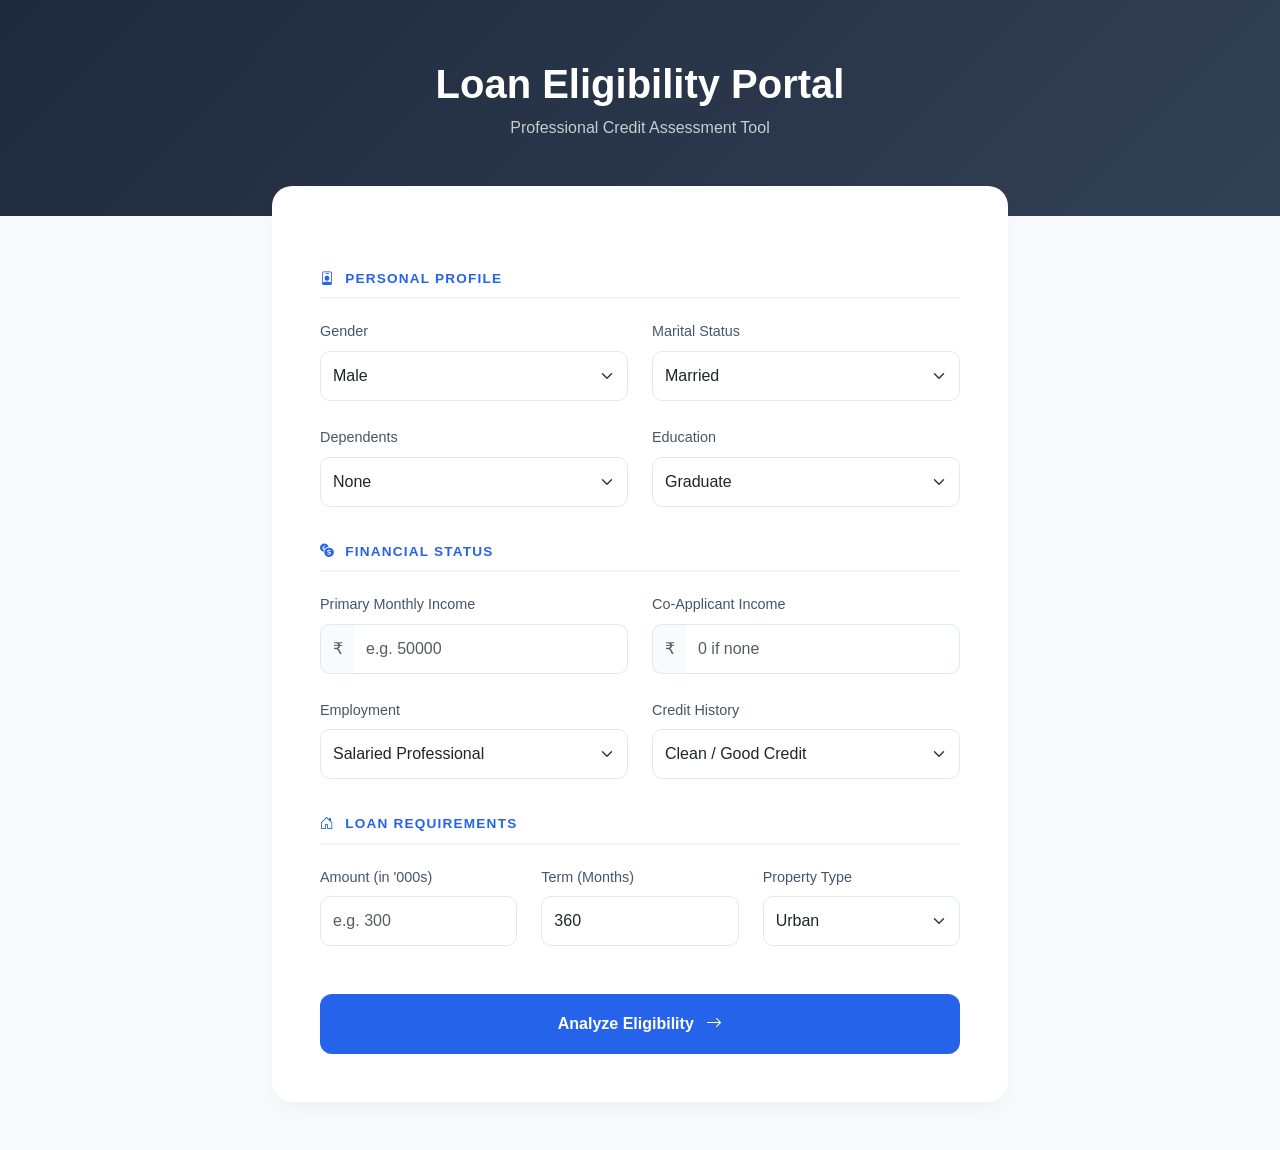
==== templates/index.html @ 81d0b06d "added project files" ====
<!DOCTYPE html>
<html lang="en">
<head>
    <meta charset="UTF-8">
    <meta name="viewport" content="width=device-width, initial-scale=1.0">
    <title>Loan Eligibility Portal</title>
    <link href="https://cdn.jsdelivr.net/npm/bootstrap@5.3.2/dist/css/bootstrap.min.css" rel="stylesheet">
    <link rel="stylesheet" href="https://cdn.jsdelivr.net/npm/bootstrap-icons@1.11.1/font/bootstrap-icons.css">
    <link rel="stylesheet" href="../static/style.css">
</head>
<body>

<div class="hero-section">
    <div class="container text-center">
        <h1 class="fw-bold">Loan Eligibility Portal</h1>
        <p class="opacity-75">Professional Credit Assessment Tool</p>
    </div>
</div>

<div class="container mb-5">
    <div class="row justify-content-center">
        <div class="col-lg-8">
            <div class="card main-card p-4 p-md-5">
                <form action="/predict" method="post">
                    
                    <div class="section-header">
                        <i class="bi bi-person-badge"></i> Personal Profile
                    </div>
                    <div class="row g-4">
                        <div class="col-md-6">
                            <label class="form-label">Gender</label>
                            <select class="form-select" name="gender">
                                <option value="1">Male</option>
                                <option value="0">Female</option>
                            </select>
                        </div>
                        <div class="col-md-6">
                            <label class="form-label">Marital Status</label>
                            <select class="form-select" name="married">
                                <option value="1">Married</option>
                                <option value="0">Single / Other</option>
                            </select>
                        </div>
                        <div class="col-md-6">
                            <label class="form-label">Dependents</label>
                            <select class="form-select" name="dependents">
                                <option value="0">None</option>
                                <option value="1">1 Dependent</option>
                                <option value="2">2 Dependents</option>
                                <option value="3">3+ Dependents</option>
                            </select>
                        </div>
                        <div class="col-md-6">
                            <label class="form-label">Education</label>
                            <select class="form-select" name="education">
                                <option value="1">Graduate</option>
                                <option value="0">Undergraduate</option>
                            </select>
                        </div>
                    </div>

                    <div class="section-header">
                        <i class="bi bi-currency-exchange"></i> Financial Status
                    </div>
                    <div class="row g-4">
                        <div class="col-md-6">
                            <label class="form-label">Primary Monthly Income</label>
                            <div class="input-group has-icon">
                                <span class="input-group-text text-muted">₹</span>
                                <input type="number" class="form-control" name="income" placeholder="e.g. 50000" required>
                            </div>
                        </div>
                        <div class="col-md-6">
                            <label class="form-label">Co-Applicant Income</label>
                            <div class="input-group has-icon">
                                <span class="input-group-text text-muted">₹</span>
                                <input type="number" class="form-control" name="coincome" placeholder="0 if none" required>
                            </div>
                        </div>
                        <div class="col-md-6">
                            <label class="form-label">Employment</label>
                            <select class="form-select" name="self_employed">
                                <option value="0">Salaried Professional</option>
                                <option value="1">Self Employed / Business</option>
                            </select>
                        </div>
                        <div class="col-md-6">
                            <label class="form-label">Credit History</label>
                            <select class="form-select" name="credit">
                                <option value="1">Clean / Good Credit</option>
                                <option value="0">Issues / Poor Credit</option>
                            </select>
                        </div>
                    </div>

                    <div class="section-header">
                        <i class="bi bi-house-door"></i> Loan Requirements
                    </div>
                    <div class="row g-4">
                        <div class="col-md-4">
                            <label class="form-label">Amount (in '000s)</label>
                            <input type="number" class="form-control" name="loanamount" placeholder="e.g. 300" required>
                        </div>
                        <div class="col-md-4">
                            <label class="form-label">Term (Months)</label>
                            <input type="number" class="form-control" name="term" value="360">
                        </div>
                        <div class="col-md-4">
                            <label class="form-label">Property Type</label>
                            <select class="form-select" name="area">
                                <option value="2">Urban</option>
                                <option value="1">Semiurban</option>
                                <option value="0">Rural</option>
                                <option value="3">Not Specified</option>
                            </select>
                        </div>
                    </div>

                    <div class="text-center mt-5">
                        <button type="submit" class="btn btn-predict btn-lg w-100">
                            Analyze Eligibility <i class="bi bi-arrow-right ms-2"></i>
                        </button>
                    </div>
                </form>
            </div>
        </div>
    </div>
</div>

</body>
</html>
---- static/style.css ----
/* Variables */
:root {
    --primary-color: #2563eb;
    --dark-slate: #1e293b;
    --border-color: #e2e8f0;
    --bg-soft: #f8fafc;
}

body {
    background-color: var(--bg-soft);
    font-family: 'Inter', -apple-system, sans-serif;
    color: var(--dark-slate);
    margin: 0;
}

/* Header */
.hero-section {
    background: linear-gradient(135deg, var(--dark-slate) 0%, #334155 100%);
    color: white;
    padding: 60px 20px;
    margin-bottom: -30px;
}

/* Card Styling */
.main-card {
    border: none;
    border-radius: 20px;
    box-shadow: 0 10px 25px -5px rgba(0, 0, 0, 0.05);
    background: #ffffff;
}

/* Form Elements */
.section-header {
    display: flex;
    align-items: center;
    gap: 10px;
    margin: 35px 0 20px 0;
    padding-bottom: 8px;
    border-bottom: 2px solid #f1f5f9;
    color: var(--primary-color);
    font-size: 0.85rem;
    text-transform: uppercase;
    letter-spacing: 1.2px;
    font-weight: 700;
}

.form-label {
    font-weight: 500;
    font-size: 0.9rem;
    color: #475569;
}

.form-control,
.form-select {
    border: 1px solid var(--border-color);
    padding: 12px;
    border-radius: 10px;
    transition: all 0.2s ease;
}

.form-control:focus,
.form-select:focus {
    border-color: var(--primary-color);
    box-shadow: 0 0 0 4px rgba(37, 99, 235, 0.1);
    outline: none;
}

/* Input Group Icons */
.input-group-text {
    background-color: #f8fafc;
    border: 1px solid var(--border-color);
    border-right: none;
    border-radius: 10px 0 0 10px;
    color: #94a3b8;
}

.has-icon .form-control {
    border-left: none;
    border-radius: 0 10px 10px 0;
}

/* Button */
.btn-predict {
    background: var(--primary-color);
    color: white;
    border: none;
    padding: 18px;
    border-radius: 12px;
    font-weight: 600;
    font-size: 1rem;
    transition: all 0.3s ease;
}

.btn-predict:hover {
    background: #1d4ed8;
    transform: translateY(-2px);
    box-shadow: 0 10px 15px -3px rgba(37, 99, 235, 0.2);
}





/* Result Page Specifics */
.result-card {
    border: none;
    border-radius: 28px;
    box-shadow: 0 20px 40px rgba(0, 0, 0, 0.08);
}

.status-pill {
    display: inline-flex;
    align-items: center;
    padding: 10px 24px;
    border-radius: 50px;
    font-weight: 700;
    font-size: 0.85rem;
    text-transform: uppercase;
    letter-spacing: 1px;
}

.status-approved {
    background-color: #ecfdf5;
    color: #059669;
}

.status-rejected {
    background-color: #fef2f2;
    color: #dc2626;
}

.probability-container {
    display: flex;
    justify-content: center;
}

.probability-circle {
    width: 140px;
    height: 140px;
    border-radius: 50%;
    background: #ffffff;
    display: flex;
    align-items: center;
    justify-content: center;
    border: 8px solid #f1f5f9;
    /* Soft background ring */
    box-shadow: inset 0 2px 4px rgba(0, 0, 0, 0.05);
    position: relative;
}

/* Optional: Subtle border color based on primary */
.probability-circle::after {
    content: '';
    position: absolute;
    top: -8px;
    left: -8px;
    right: -8px;
    bottom: -8px;
    border-radius: 50%;
    border: 8px solid var(--primary-color);
    clip-path: polygon(0 0, 100% 0, 100% 75%, 0 75%);
    /* Simulates a partial progress ring */
    opacity: 0.2;
}

.btn-outline-dark {
    border: 2px solid #e2e8f0;
    color: #475569;
    transition: all 0.2s ease;
}

.btn-outline-dark:hover {
    background-color: #f8fafc;
    border-color: #cbd5e1;
    color: var(--dark-slate);
}
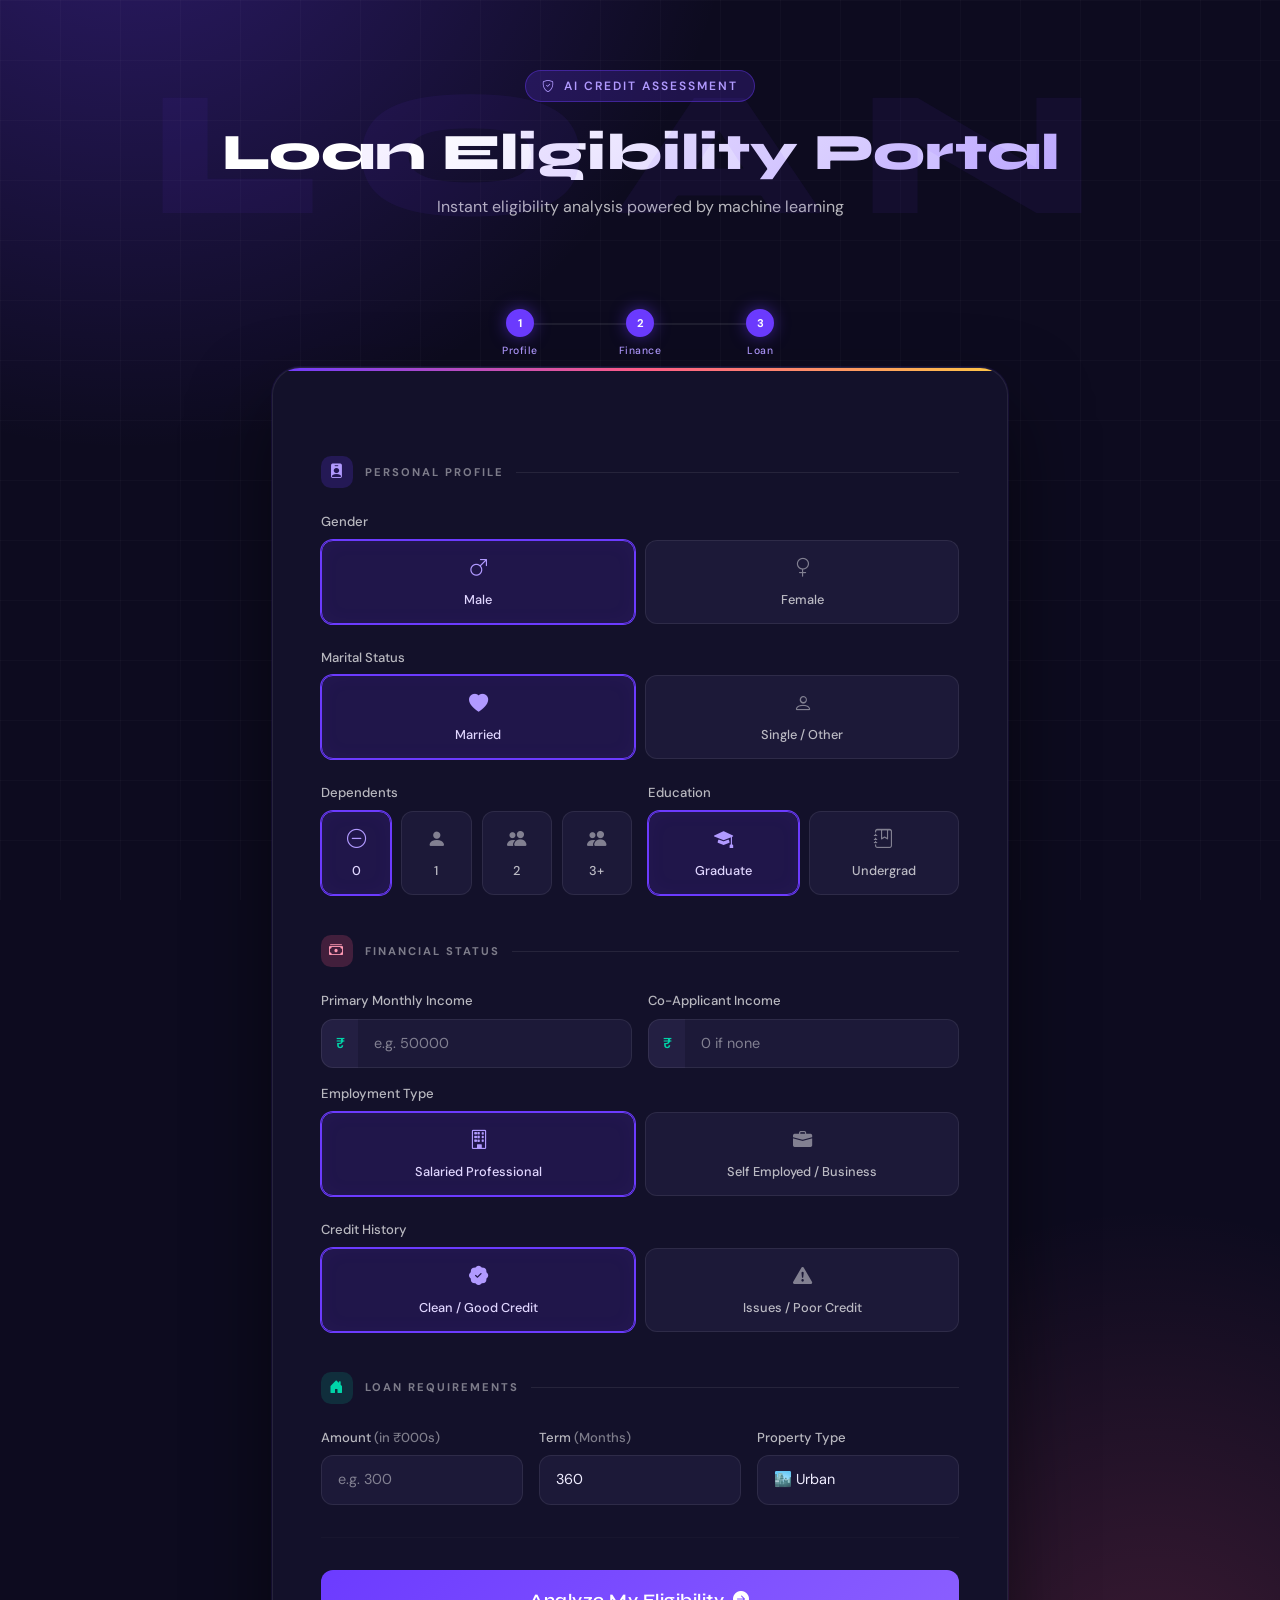
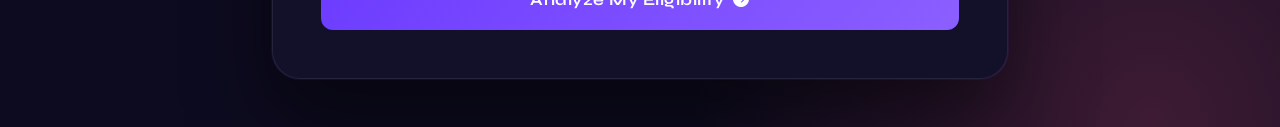
==== commit 349b1e9d: "optimised model and changed ui" ====
--- a/templates/index.html
+++ b/templates/index.html
@@ -10,122 +10,231 @@
 </head>
 <body>
 
+<!-- ── Hero ── -->
 <div class="hero-section">
-    <div class="container text-center">
-        <h1 class="fw-bold">Loan Eligibility Portal</h1>
-        <p class="opacity-75">Professional Credit Assessment Tool</p>
-    </div>
+    <div class="hero-badge">
+        <i class="bi bi-shield-check"></i> AI Credit Assessment
+    </div>
+    <h1>Loan Eligibility Portal</h1>
+    <p>Instant eligibility analysis powered by machine learning</p>
 </div>
 
-<div class="container mb-5">
+<!-- ── Steps bar ── -->
+<div class="steps-bar mb-2">
+    <div class="step-dot active">
+        <div class="step-num">1</div>
+        <span class="step-label">Profile</span>
+    </div>
+    <div class="step-dot active">
+        <div class="step-num">2</div>
+        <span class="step-label">Finance</span>
+    </div>
+    <div class="step-dot active">
+        <div class="step-num">3</div>
+        <span class="step-label">Loan</span>
+    </div>
+</div>
+
+<!-- ── Main Form ── -->
+<div class="container mb-5" style="position:relative;z-index:1;">
     <div class="row justify-content-center">
         <div class="col-lg-8">
             <div class="card main-card p-4 p-md-5">
                 <form action="/predict" method="post">
-                    
+
+                    <!-- Section 1: Personal Profile -->
                     <div class="section-header">
-                        <i class="bi bi-person-badge"></i> Personal Profile
-                    </div>
-                    <div class="row g-4">
-                        <div class="col-md-6">
-                            <label class="form-label">Gender</label>
-                            <select class="form-select" name="gender">
-                                <option value="1">Male</option>
-                                <option value="0">Female</option>
-                            </select>
-                        </div>
-                        <div class="col-md-6">
-                            <label class="form-label">Marital Status</label>
-                            <select class="form-select" name="married">
-                                <option value="1">Married</option>
-                                <option value="0">Single / Other</option>
-                            </select>
-                        </div>
+                        <span class="section-icon purple"><i class="bi bi-person-badge-fill"></i></span>
+                        Personal Profile
+                    </div>
+
+                    <!-- Gender tiles -->
+                    <div class="mb-4">
+                        <label class="form-label">Gender</label>
+                        <div class="tile-group">
+                            <div class="tile-option">
+                                <input type="radio" name="gender" id="g-male" value="1" checked>
+                                <label class="tile-label" for="g-male">
+                                    <i class="bi bi-gender-male"></i> Male
+                                </label>
+                            </div>
+                            <div class="tile-option">
+                                <input type="radio" name="gender" id="g-female" value="0">
+                                <label class="tile-label" for="g-female">
+                                    <i class="bi bi-gender-female"></i> Female
+                                </label>
+                            </div>
+                        </div>
+                    </div>
+
+                    <!-- Marital status tiles -->
+                    <div class="mb-4">
+                        <label class="form-label">Marital Status</label>
+                        <div class="tile-group">
+                            <div class="tile-option">
+                                <input type="radio" name="married" id="m-married" value="1" checked>
+                                <label class="tile-label" for="m-married">
+                                    <i class="bi bi-heart-fill"></i> Married
+                                </label>
+                            </div>
+                            <div class="tile-option">
+                                <input type="radio" name="married" id="m-single" value="0">
+                                <label class="tile-label" for="m-single">
+                                    <i class="bi bi-person"></i> Single / Other
+                                </label>
+                            </div>
+                        </div>
+                    </div>
+
+                    <!-- Dependents & Education in 2 cols -->
+                    <div class="row g-3 mb-1">
                         <div class="col-md-6">
                             <label class="form-label">Dependents</label>
-                            <select class="form-select" name="dependents">
-                                <option value="0">None</option>
-                                <option value="1">1 Dependent</option>
-                                <option value="2">2 Dependents</option>
-                                <option value="3">3+ Dependents</option>
-                            </select>
+                            <div class="tile-group tile-group-4">
+                                <div class="tile-option">
+                                    <input type="radio" name="dependents" id="d0" value="0" checked>
+                                    <label class="tile-label" for="d0"><i class="bi bi-dash-circle"></i> 0</label>
+                                </div>
+                                <div class="tile-option">
+                                    <input type="radio" name="dependents" id="d1" value="1">
+                                    <label class="tile-label" for="d1"><i class="bi bi-person-fill"></i> 1</label>
+                                </div>
+                                <div class="tile-option">
+                                    <input type="radio" name="dependents" id="d2" value="2">
+                                    <label class="tile-label" for="d2"><i class="bi bi-people-fill"></i> 2</label>
+                                </div>
+                                <div class="tile-option">
+                                    <input type="radio" name="dependents" id="d3" value="3">
+                                    <label class="tile-label" for="d3"><i class="bi bi-people-fill"></i> 3+</label>
+                                </div>
+                            </div>
                         </div>
                         <div class="col-md-6">
                             <label class="form-label">Education</label>
-                            <select class="form-select" name="education">
-                                <option value="1">Graduate</option>
-                                <option value="0">Undergraduate</option>
-                            </select>
-                        </div>
-                    </div>
-
+                            <div class="tile-group">
+                                <div class="tile-option">
+                                    <input type="radio" name="education" id="e-grad" value="1" checked>
+                                    <label class="tile-label" for="e-grad"><i class="bi bi-mortarboard-fill"></i> Graduate</label>
+                                </div>
+                                <div class="tile-option">
+                                    <input type="radio" name="education" id="e-ugrad" value="0">
+                                    <label class="tile-label" for="e-ugrad"><i class="bi bi-journal-bookmark"></i> Undergrad</label>
+                                </div>
+                            </div>
+                        </div>
+                    </div>
+
+                    <!-- Section 2: Financial Status -->
                     <div class="section-header">
-                        <i class="bi bi-currency-exchange"></i> Financial Status
-                    </div>
-                    <div class="row g-4">
+                        <span class="section-icon pink"><i class="bi bi-cash-stack"></i></span>
+                        Financial Status
+                    </div>
+
+                    <div class="row g-3 mb-3">
                         <div class="col-md-6">
                             <label class="form-label">Primary Monthly Income</label>
                             <div class="input-group has-icon">
-                                <span class="input-group-text text-muted">₹</span>
+                                <span class="input-group-text">₹</span>
                                 <input type="number" class="form-control" name="income" placeholder="e.g. 50000" required>
                             </div>
                         </div>
                         <div class="col-md-6">
                             <label class="form-label">Co-Applicant Income</label>
                             <div class="input-group has-icon">
-                                <span class="input-group-text text-muted">₹</span>
+                                <span class="input-group-text">₹</span>
                                 <input type="number" class="form-control" name="coincome" placeholder="0 if none" required>
                             </div>
                         </div>
-                        <div class="col-md-6">
-                            <label class="form-label">Employment</label>
-                            <select class="form-select" name="self_employed">
-                                <option value="0">Salaried Professional</option>
-                                <option value="1">Self Employed / Business</option>
-                            </select>
-                        </div>
-                        <div class="col-md-6">
-                            <label class="form-label">Credit History</label>
-                            <select class="form-select" name="credit">
-                                <option value="1">Clean / Good Credit</option>
-                                <option value="0">Issues / Poor Credit</option>
-                            </select>
-                        </div>
-                    </div>
-
+                    </div>
+
+                    <!-- Employment tiles -->
+                    <div class="mb-4">
+                        <label class="form-label">Employment Type</label>
+                        <div class="tile-group">
+                            <div class="tile-option">
+                                <input type="radio" name="self_employed" id="emp-salaried" value="0" checked>
+                                <label class="tile-label" for="emp-salaried">
+                                    <i class="bi bi-building"></i> Salaried Professional
+                                </label>
+                            </div>
+                            <div class="tile-option">
+                                <input type="radio" name="self_employed" id="emp-self" value="1">
+                                <label class="tile-label" for="emp-self">
+                                    <i class="bi bi-briefcase-fill"></i> Self Employed / Business
+                                </label>
+                            </div>
+                        </div>
+                    </div>
+
+                    <!-- Credit history tiles -->
+                    <div class="mb-1">
+                        <label class="form-label">Credit History</label>
+                        <div class="tile-group">
+                            <div class="tile-option">
+                                <input type="radio" name="credit" id="cr-good" value="1" checked>
+                                <label class="tile-label" for="cr-good">
+                                    <i class="bi bi-patch-check-fill"></i> Clean / Good Credit
+                                </label>
+                            </div>
+                            <div class="tile-option">
+                                <input type="radio" name="credit" id="cr-bad" value="0">
+                                <label class="tile-label" for="cr-bad">
+                                    <i class="bi bi-exclamation-triangle-fill"></i> Issues / Poor Credit
+                                </label>
+                            </div>
+                        </div>
+                    </div>
+
+                    <!-- Section 3: Loan Requirements -->
                     <div class="section-header">
-                        <i class="bi bi-house-door"></i> Loan Requirements
-                    </div>
-                    <div class="row g-4">
+                        <span class="section-icon teal"><i class="bi bi-house-door-fill"></i></span>
+                        Loan Requirements
+                    </div>
+
+                    <div class="row g-3 mb-4">
                         <div class="col-md-4">
-                            <label class="form-label">Amount (in '000s)</label>
+                            <label class="form-label">Amount <span style="color:var(--text-dim)">(in ₹000s)</span></label>
                             <input type="number" class="form-control" name="loanamount" placeholder="e.g. 300" required>
                         </div>
                         <div class="col-md-4">
-                            <label class="form-label">Term (Months)</label>
+                            <label class="form-label">Term <span style="color:var(--text-dim)">(Months)</span></label>
                             <input type="number" class="form-control" name="term" value="360">
                         </div>
                         <div class="col-md-4">
                             <label class="form-label">Property Type</label>
                             <select class="form-select" name="area">
-                                <option value="2">Urban</option>
-                                <option value="1">Semiurban</option>
-                                <option value="0">Rural</option>
-                                <option value="3">Not Specified</option>
+                                <option value="2">🏙️ Urban</option>
+                                <option value="1">🏘️ Semiurban</option>
+                                <option value="0">🌾 Rural</option>
+                                <option value="3">❓ Not Specified</option>
                             </select>
                         </div>
                     </div>
 
-                    <div class="text-center mt-5">
-                        <button type="submit" class="btn btn-predict btn-lg w-100">
-                            Analyze Eligibility <i class="bi bi-arrow-right ms-2"></i>
-                        </button>
-                    </div>
+                    <hr class="fancy-divider">
+
+                    <button type="submit" class="btn-predict">
+                        Analyze My Eligibility &nbsp;<i class="bi bi-arrow-right-circle-fill"></i>
+                    </button>
+
                 </form>
             </div>
         </div>
     </div>
 </div>
 
+<script>
+// Tile keyboard accessibility
+document.querySelectorAll('.tile-label').forEach(label => {
+    label.addEventListener('keydown', (e) => {
+        if(e.key === ' ' || e.key === 'Enter') {
+            e.preventDefault();
+            label.click();
+        }
+    });
+    label.setAttribute('tabindex', '0');
+});
+</script>
+
 </body>
 </html>
--- a/static/style.css
+++ b/static/style.css
@@ -1,176 +1,617 @@
-/* Variables */
+@import url('https://fonts.googleapis.com/css2?family=Syne:wght@400;600;700;800&family=DM+Sans:ital,opsz,wght@0,9..40,300;0,9..40,400;0,9..40,500;1,9..40,300&display=swap');
+
+/* ── Variables ── */
 :root {
-    --primary-color: #2563eb;
-    --dark-slate: #1e293b;
-    --border-color: #e2e8f0;
-    --bg-soft: #f8fafc;
+    --primary: #6c3bff;
+    --primary-light: #8b5fff;
+    --accent: #ff5c87;
+    --accent2: #00d4a8;
+    --gold: #ffc845;
+    --dark: #0d0b1f;
+    --dark-card: #13112a;
+    --surface: #1c1938;
+    --surface2: #231f42;
+    --border: rgba(255, 255, 255, 0.08);
+    --text-dim: rgba(255, 255, 255, 0.45);
+    --text-mid: rgba(255, 255, 255, 0.7);
+    --text: #f0edff;
+    --radius-sm: 12px;
+    --radius: 20px;
+    --radius-lg: 28px;
+}
+
+*,
+*::before,
+*::after {
+    box-sizing: border-box;
 }
 
 body {
-    background-color: var(--bg-soft);
-    font-family: 'Inter', -apple-system, sans-serif;
-    color: var(--dark-slate);
+    background-color: var(--dark);
+    font-family: 'DM Sans', sans-serif;
+    color: var(--text);
     margin: 0;
-}
-
-/* Header */
+    min-height: 100vh;
+    background-image:
+        radial-gradient(ellipse 80% 60% at 10% -10%, rgba(108, 59, 255, 0.35) 0%, transparent 60%),
+        radial-gradient(ellipse 60% 50% at 90% 100%, rgba(255, 92, 135, 0.2) 0%, transparent 60%);
+}
+
+/* ── Animated grid lines ── */
+body::before {
+    content: '';
+    position: fixed;
+    inset: 0;
+    background-image:
+        linear-gradient(rgba(255, 255, 255, 0.025) 1px, transparent 1px),
+        linear-gradient(90deg, rgba(255, 255, 255, 0.025) 1px, transparent 1px);
+    background-size: 60px 60px;
+    pointer-events: none;
+    z-index: 0;
+}
+
+/* ── Header ── */
 .hero-section {
-    background: linear-gradient(135deg, var(--dark-slate) 0%, #334155 100%);
+    position: relative;
+    z-index: 1;
+    padding: 70px 20px 90px;
+    text-align: center;
+    overflow: hidden;
+}
+
+.hero-section::before {
+    content: 'LOAN';
+    position: absolute;
+    font-family: 'Syne', sans-serif;
+    font-weight: 800;
+    font-size: clamp(80px, 15vw, 180px);
+    color: rgba(108, 59, 255, 0.07);
+    top: 50%;
+    left: 50%;
+    transform: translate(-50%, -50%);
+    white-space: nowrap;
+    letter-spacing: 0.2em;
+    pointer-events: none;
+}
+
+.hero-badge {
+    display: inline-flex;
+    align-items: center;
+    gap: 8px;
+    background: rgba(108, 59, 255, 0.2);
+    border: 1px solid rgba(108, 59, 255, 0.4);
+    color: #b19aff;
+    font-size: 0.75rem;
+    font-weight: 600;
+    letter-spacing: 2px;
+    text-transform: uppercase;
+    padding: 6px 16px;
+    border-radius: 50px;
+    margin-bottom: 20px;
+}
+
+.hero-section h1 {
+    font-family: 'Syne', sans-serif;
+    font-weight: 800;
+    font-size: clamp(2rem, 5vw, 3.2rem);
+    margin: 0 0 12px;
+    background: linear-gradient(135deg, #fff 30%, #b19aff 100%);
+    -webkit-background-clip: text;
+    -webkit-text-fill-color: transparent;
+    background-clip: text;
+}
+
+.hero-section p {
+    color: var(--text-mid);
+    font-size: 1rem;
+    margin: 0;
+}
+
+/* ── Steps indicator ── */
+.steps-bar {
+    display: flex;
+    justify-content: center;
+    gap: 0;
+    margin: 0 auto 32px;
+    max-width: 360px;
+    position: relative;
+    z-index: 1;
+}
+
+.step-dot {
+    display: flex;
+    flex-direction: column;
+    align-items: center;
+    gap: 6px;
+    flex: 1;
+    position: relative;
+}
+
+.step-dot::after {
+    content: '';
+    position: absolute;
+    top: 14px;
+    left: 60%;
+    width: 80%;
+    height: 2px;
+    background: var(--border);
+}
+
+.step-dot:last-child::after {
+    display: none;
+}
+
+.step-num {
+    width: 28px;
+    height: 28px;
+    border-radius: 50%;
+    display: flex;
+    align-items: center;
+    justify-content: center;
+    font-size: 0.7rem;
+    font-weight: 700;
+    background: var(--surface);
+    border: 2px solid var(--border);
+    color: var(--text-dim);
+    position: relative;
+    z-index: 1;
+    transition: all 0.3s;
+}
+
+.step-dot.active .step-num {
+    background: var(--primary);
+    border-color: var(--primary);
     color: white;
-    padding: 60px 20px;
-    margin-bottom: -30px;
-}
-
-/* Card Styling */
+    box-shadow: 0 0 16px rgba(108, 59, 255, 0.5);
+}
+
+.step-label {
+    font-size: 0.65rem;
+    font-weight: 500;
+    color: var(--text-dim);
+    letter-spacing: 0.5px;
+}
+
+.step-dot.active .step-label {
+    color: #b19aff;
+}
+
+/* ── Main card ── */
 .main-card {
-    border: none;
-    border-radius: 20px;
-    box-shadow: 0 10px 25px -5px rgba(0, 0, 0, 0.05);
-    background: #ffffff;
-}
-
-/* Form Elements */
+    position: relative;
+    z-index: 1;
+    border: 1px solid var(--border);
+    border-radius: var(--radius-lg);
+    background: var(--dark-card);
+    box-shadow:
+        0 0 0 1px rgba(108, 59, 255, 0.1),
+        0 40px 80px rgba(0, 0, 0, 0.5);
+    overflow: hidden;
+}
+
+.main-card::before {
+    content: '';
+    position: absolute;
+    top: 0;
+    left: 0;
+    right: 0;
+    height: 3px;
+    background: linear-gradient(90deg, var(--primary), var(--accent), var(--gold));
+}
+
+/* ── Section Headers ── */
 .section-header {
     display: flex;
     align-items: center;
-    gap: 10px;
-    margin: 35px 0 20px 0;
-    padding-bottom: 8px;
-    border-bottom: 2px solid #f1f5f9;
-    color: var(--primary-color);
-    font-size: 0.85rem;
+    gap: 12px;
+    margin: 40px 0 24px;
+    color: var(--text-dim);
+    font-size: 0.7rem;
+    font-weight: 700;
     text-transform: uppercase;
-    letter-spacing: 1.2px;
-    font-weight: 700;
-}
-
+    letter-spacing: 2px;
+}
+
+.section-header .section-icon {
+    width: 32px;
+    height: 32px;
+    border-radius: 10px;
+    display: flex;
+    align-items: center;
+    justify-content: center;
+    font-size: 0.9rem;
+    flex-shrink: 0;
+}
+
+.section-header .section-icon.purple {
+    background: rgba(108, 59, 255, 0.2);
+    color: #b19aff;
+}
+
+.section-header .section-icon.pink {
+    background: rgba(255, 92, 135, 0.2);
+    color: #ff9ab4;
+}
+
+.section-header .section-icon.teal {
+    background: rgba(0, 212, 168, 0.15);
+    color: var(--accent2);
+}
+
+.section-header::after {
+    content: '';
+    flex: 1;
+    height: 1px;
+    background: var(--border);
+}
+
+/* ── Labels ── */
 .form-label {
     font-weight: 500;
-    font-size: 0.9rem;
-    color: #475569;
-}
-
+    font-size: 0.82rem;
+    color: var(--text-mid);
+    margin-bottom: 8px;
+    display: block;
+}
+
+/* ── Inputs & Selects ── */
 .form-control,
 .form-select {
-    border: 1px solid var(--border-color);
-    padding: 12px;
-    border-radius: 10px;
+    background: var(--surface) !important;
+    border: 1px solid var(--border) !important;
+    border-radius: var(--radius-sm) !important;
+    color: var(--text) !important;
+    padding: 13px 16px !important;
+    font-family: 'DM Sans', sans-serif;
+    font-size: 0.9rem !important;
     transition: all 0.2s ease;
+    width: 100%;
+}
+
+.form-control::placeholder {
+    color: var(--text-dim) !important;
 }
 
 .form-control:focus,
 .form-select:focus {
-    border-color: var(--primary-color);
-    box-shadow: 0 0 0 4px rgba(37, 99, 235, 0.1);
-    outline: none;
-}
-
-/* Input Group Icons */
+    border-color: var(--primary) !important;
+    box-shadow: 0 0 0 3px rgba(108, 59, 255, 0.2) !important;
+    outline: none !important;
+    background: var(--surface2) !important;
+}
+
+.form-select option {
+    background: var(--surface2);
+    color: var(--text);
+}
+
+/* ── Input groups ── */
 .input-group-text {
-    background-color: #f8fafc;
-    border: 1px solid var(--border-color);
-    border-right: none;
-    border-radius: 10px 0 0 10px;
-    color: #94a3b8;
+    background: var(--surface2) !important;
+    border: 1px solid var(--border) !important;
+    border-right: none !important;
+    border-radius: var(--radius-sm) 0 0 var(--radius-sm) !important;
+    color: var(--accent2) !important;
+    font-weight: 600;
+    font-size: 0.9rem;
+    padding: 13px 14px;
 }
 
 .has-icon .form-control {
-    border-left: none;
-    border-radius: 0 10px 10px 0;
-}
-
-/* Button */
+    border-left: none !important;
+    border-radius: 0 var(--radius-sm) var(--radius-sm) 0 !important;
+}
+
+/* ── Select card tiles (radio-like) ── */
+.tile-group {
+    display: grid;
+    grid-template-columns: repeat(2, 1fr);
+    gap: 10px;
+}
+
+.tile-group-3 {
+    grid-template-columns: repeat(3, 1fr);
+}
+
+.tile-group-4 {
+    grid-template-columns: repeat(4, 1fr);
+}
+
+.tile-option {
+    position: relative;
+}
+
+.tile-option input[type="radio"] {
+    position: absolute;
+    opacity: 0;
+    width: 0;
+    height: 0;
+}
+
+.tile-label {
+    display: flex;
+    flex-direction: column;
+    align-items: center;
+    justify-content: center;
+    gap: 6px;
+    padding: 14px 10px;
+    border-radius: var(--radius-sm);
+    border: 1px solid var(--border);
+    background: var(--surface);
+    cursor: pointer;
+    transition: all 0.2s ease;
+    text-align: center;
+    font-size: 0.8rem;
+    font-weight: 500;
+    color: var(--text-mid);
+    min-height: 70px;
+}
+
+.tile-label i {
+    font-size: 1.2rem;
+    color: var(--text-dim);
+    transition: all 0.2s;
+}
+
+.tile-option input:checked+.tile-label {
+    border-color: var(--primary);
+    background: rgba(108, 59, 255, 0.15);
+    color: #e0d6ff;
+    box-shadow: 0 0 0 1px var(--primary), inset 0 0 20px rgba(108, 59, 255, 0.05);
+}
+
+.tile-option input:checked+.tile-label i {
+    color: #b19aff;
+}
+
+.tile-label:hover {
+    border-color: rgba(108, 59, 255, 0.4);
+    background: var(--surface2);
+}
+
+/* ── Submit button ── */
 .btn-predict {
-    background: var(--primary-color);
+    background: linear-gradient(135deg, var(--primary) 0%, var(--primary-light) 100%);
     color: white;
     border: none;
-    padding: 18px;
-    border-radius: 12px;
-    font-weight: 600;
+    padding: 18px 32px;
+    border-radius: var(--radius-sm);
+    font-family: 'Syne', sans-serif;
+    font-weight: 700;
     font-size: 1rem;
+    letter-spacing: 0.5px;
     transition: all 0.3s ease;
+    position: relative;
+    overflow: hidden;
+    cursor: pointer;
+    width: 100%;
+}
+
+.btn-predict::before {
+    content: '';
+    position: absolute;
+    inset: 0;
+    background: linear-gradient(135deg, rgba(255, 255, 255, 0.15) 0%, transparent 60%);
+    opacity: 0;
+    transition: opacity 0.3s;
 }
 
 .btn-predict:hover {
-    background: #1d4ed8;
-    transform: translateY(-2px);
-    box-shadow: 0 10px 15px -3px rgba(37, 99, 235, 0.2);
-}
-
-
-
-
-
-/* Result Page Specifics */
+    transform: translateY(-3px);
+    box-shadow: 0 16px 40px rgba(108, 59, 255, 0.45);
+}
+
+.btn-predict:hover::before {
+    opacity: 1;
+}
+
+.btn-predict:active {
+    transform: translateY(-1px);
+}
+
+/* ── Result page ── */
+body.result-body {
+    display: flex;
+    align-items: center;
+    justify-content: center;
+    min-height: 100vh;
+}
+
 .result-card {
-    border: none;
-    border-radius: 28px;
-    box-shadow: 0 20px 40px rgba(0, 0, 0, 0.08);
+    border: 1px solid var(--border);
+    border-radius: var(--radius-lg);
+    background: var(--dark-card);
+    box-shadow:
+        0 0 0 1px rgba(108, 59, 255, 0.1),
+        0 40px 80px rgba(0, 0, 0, 0.5);
+    overflow: hidden;
+    position: relative;
+}
+
+.result-card::before {
+    content: '';
+    position: absolute;
+    top: 0;
+    left: 0;
+    right: 0;
+    height: 3px;
+}
+
+.result-card.approved::before {
+    background: linear-gradient(90deg, var(--accent2), #00ffcc);
+}
+
+.result-card.rejected::before {
+    background: linear-gradient(90deg, var(--accent), #ff8c42);
+}
+
+.result-icon-wrap {
+    width: 90px;
+    height: 90px;
+    border-radius: 50%;
+    display: flex;
+    align-items: center;
+    justify-content: center;
+    font-size: 2.2rem;
+    margin: 0 auto 20px;
+}
+
+.result-icon-wrap.approved {
+    background: rgba(0, 212, 168, 0.15);
+    color: var(--accent2);
+    box-shadow: 0 0 40px rgba(0, 212, 168, 0.2);
+    border: 2px solid rgba(0, 212, 168, 0.3);
+}
+
+.result-icon-wrap.rejected {
+    background: rgba(255, 92, 135, 0.15);
+    color: var(--accent);
+    box-shadow: 0 0 40px rgba(255, 92, 135, 0.2);
+    border: 2px solid rgba(255, 92, 135, 0.3);
 }
 
 .status-pill {
     display: inline-flex;
     align-items: center;
-    padding: 10px 24px;
+    gap: 8px;
+    padding: 8px 20px;
     border-radius: 50px;
+    font-family: 'Syne', sans-serif;
     font-weight: 700;
-    font-size: 0.85rem;
+    font-size: 0.75rem;
     text-transform: uppercase;
+    letter-spacing: 1.5px;
+}
+
+.status-approved {
+    background: rgba(0, 212, 168, 0.12);
+    color: var(--accent2);
+    border: 1px solid rgba(0, 212, 168, 0.3);
+}
+
+.status-rejected {
+    background: rgba(255, 92, 135, 0.12);
+    color: var(--accent);
+    border: 1px solid rgba(255, 92, 135, 0.3);
+}
+
+.result-title {
+    font-family: 'Syne', sans-serif;
+    font-weight: 800;
+    font-size: 2rem;
+    margin: 10px 0 4px;
+}
+
+.ref-id {
+    font-size: 0.75rem;
+    color: var(--text-dim);
     letter-spacing: 1px;
-}
-
-.status-approved {
-    background-color: #ecfdf5;
-    color: #059669;
-}
-
-.status-rejected {
-    background-color: #fef2f2;
-    color: #dc2626;
-}
-
+    font-weight: 500;
+}
+
+/* ── Probability ring ── */
 .probability-container {
-    display: flex;
-    justify-content: center;
-}
-
-.probability-circle {
-    width: 140px;
-    height: 140px;
-    border-radius: 50%;
-    background: #ffffff;
-    display: flex;
-    align-items: center;
-    justify-content: center;
-    border: 8px solid #f1f5f9;
-    /* Soft background ring */
-    box-shadow: inset 0 2px 4px rgba(0, 0, 0, 0.05);
-    position: relative;
-}
-
-/* Optional: Subtle border color based on primary */
-.probability-circle::after {
-    content: '';
+    position: relative;
+    display: flex;
+    justify-content: center;
+}
+
+.prob-ring-wrap {
+    position: relative;
+    width: 150px;
+    height: 150px;
+}
+
+.prob-ring-wrap svg {
+    transform: rotate(-90deg);
+}
+
+.prob-ring-wrap .prob-text {
     position: absolute;
-    top: -8px;
-    left: -8px;
-    right: -8px;
-    bottom: -8px;
-    border-radius: 50%;
-    border: 8px solid var(--primary-color);
-    clip-path: polygon(0 0, 100% 0, 100% 75%, 0 75%);
-    /* Simulates a partial progress ring */
-    opacity: 0.2;
-}
-
-.btn-outline-dark {
-    border: 2px solid #e2e8f0;
-    color: #475569;
-    transition: all 0.2s ease;
-}
-
-.btn-outline-dark:hover {
-    background-color: #f8fafc;
-    border-color: #cbd5e1;
-    color: var(--dark-slate);
+    inset: 0;
+    display: flex;
+    flex-direction: column;
+    align-items: center;
+    justify-content: center;
+}
+
+.prob-number {
+    font-family: 'Syne', sans-serif;
+    font-size: 1.8rem;
+    font-weight: 800;
+    line-height: 1;
+}
+
+.prob-label {
+    font-size: 0.6rem;
+    text-transform: uppercase;
+    letter-spacing: 1.5px;
+    color: var(--text-dim);
+    font-weight: 600;
+    margin-top: 3px;
+}
+
+/* ── Summary chips ── */
+.summary-chip {
+    display: inline-flex;
+    align-items: center;
+    gap: 6px;
+    background: var(--surface);
+    border: 1px solid var(--border);
+    border-radius: 8px;
+    padding: 6px 12px;
+    font-size: 0.75rem;
+    color: var(--text-mid);
+}
+
+.summary-chip i {
+    color: var(--primary-light);
+    font-size: 0.8rem;
+}
+
+/* ── Back button ── */
+.btn-back {
+    display: flex;
+    align-items: center;
+    justify-content: center;
+    gap: 8px;
+    background: var(--surface);
+    border: 1px solid var(--border);
+    color: var(--text-mid);
+    padding: 14px 24px;
+    border-radius: var(--radius-sm);
+    font-weight: 600;
+    font-size: 0.9rem;
+    text-decoration: none;
+    transition: all 0.2s;
+    font-family: 'DM Sans', sans-serif;
+}
+
+.btn-back:hover {
+    background: var(--surface2);
+    border-color: rgba(108, 59, 255, 0.4);
+    color: var(--text);
+}
+
+/* ── Divider ── */
+.fancy-divider {
+    border: none;
+    height: 1px;
+    background: var(--border);
+    margin: 32px 0;
+}
+
+/* ── Responsive ── */
+@media (max-width: 576px) {
+    .tile-group-4 {
+        grid-template-columns: repeat(2, 1fr);
+    }
+
+    .tile-group-3 {
+        grid-template-columns: repeat(3, 1fr);
+    }
+
+    .main-card {
+        padding: 24px 20px !important;
+    }
 }
